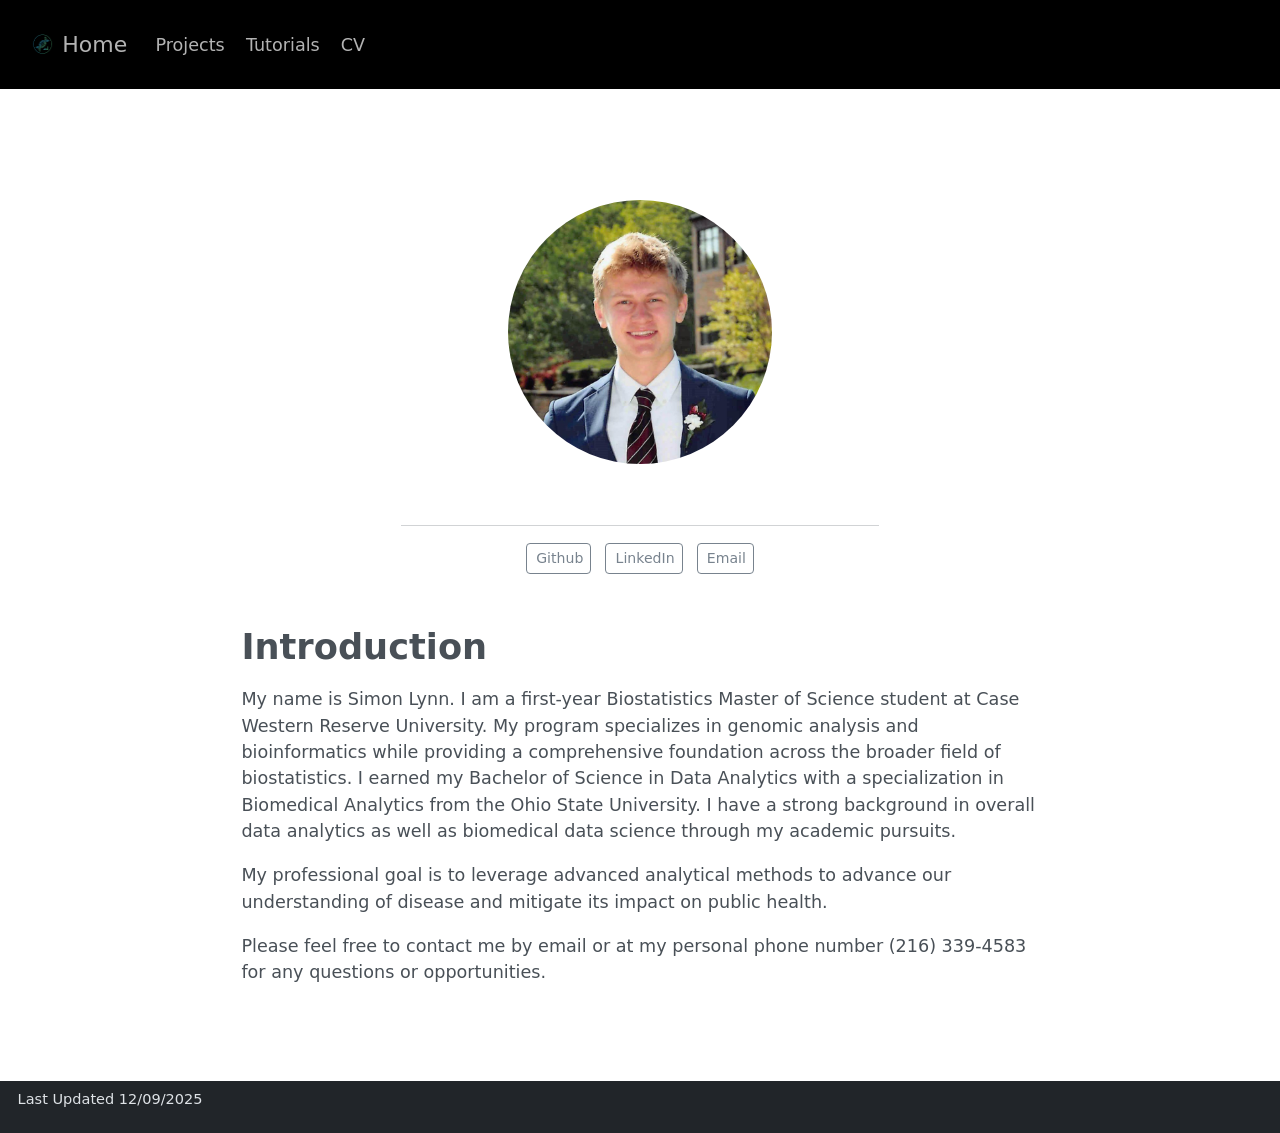
==== docs/index.html @ 13b40c7f "Add files via upload" ====
<!DOCTYPE html>
<html xmlns="http://www.w3.org/1999/xhtml" lang="en" xml:lang="en"><head>

<meta charset="utf-8">
<meta name="generator" content="quarto-1.7.32">

<meta name="viewport" content="width=device-width, initial-scale=1.0, user-scalable=yes">


<title>Home</title>
<style>
code{white-space: pre-wrap;}
span.smallcaps{font-variant: small-caps;}
div.columns{display: flex; gap: min(4vw, 1.5em);}
div.column{flex: auto; overflow-x: auto;}
div.hanging-indent{margin-left: 1.5em; text-indent: -1.5em;}
ul.task-list{list-style: none;}
ul.task-list li input[type="checkbox"] {
  width: 0.8em;
  margin: 0 0.8em 0.2em -1em; /* quarto-specific, see https://github.com/quarto-dev/quarto-cli/issues/4556 */ 
  vertical-align: middle;
}
</style>


<script src="site_libs/quarto-nav/quarto-nav.js"></script>
<script src="site_libs/clipboard/clipboard.min.js"></script>
<script src="site_libs/quarto-search/autocomplete.umd.js"></script>
<script src="site_libs/quarto-search/fuse.min.js"></script>
<script src="site_libs/quarto-search/quarto-search.js"></script>
<meta name="quarto:offset" content="./">
<link href="./img/favicon.png" rel="icon" type="image/png">
<script src="site_libs/quarto-html/quarto.js" type="module"></script>
<script src="site_libs/quarto-html/tabsets/tabsets.js" type="module"></script>
<script src="site_libs/quarto-html/popper.min.js"></script>
<script src="site_libs/quarto-html/tippy.umd.min.js"></script>
<link href="site_libs/quarto-html/tippy.css" rel="stylesheet">
<link href="site_libs/quarto-html/quarto-syntax-highlighting-37eea08aefeeee20ff55810ff984fec1.css" rel="stylesheet" id="quarto-text-highlighting-styles">
<script src="site_libs/bootstrap/bootstrap.min.js"></script>
<link href="site_libs/bootstrap/bootstrap-icons.css" rel="stylesheet">
<link href="site_libs/bootstrap/bootstrap-29b239796d7ab2a3f573968c9fceaf6d.min.css" rel="stylesheet" append-hash="true" id="quarto-bootstrap" data-mode="light">
<script id="quarto-search-options" type="application/json">{
  "location": "navbar",
  "copy-button": false,
  "collapse-after": 3,
  "panel-placement": "end",
  "type": "textbox",
  "limit": 50,
  "keyboard-shortcut": [
    "f",
    "/",
    "s"
  ],
  "language": {
    "search-no-results-text": "No results",
    "search-matching-documents-text": "matching documents",
    "search-copy-link-title": "Copy link to search",
    "search-hide-matches-text": "Hide additional matches",
    "search-more-match-text": "more match in this document",
    "search-more-matches-text": "more matches in this document",
    "search-clear-button-title": "Clear",
    "search-text-placeholder": "",
    "search-detached-cancel-button-title": "Cancel",
    "search-submit-button-title": "Submit",
    "search-label": "Search"
  }
}</script>


</head>

<body class="nav-fixed fullcontent quarto-light">

<div id="quarto-search-results"></div>
  <header id="quarto-header" class="headroom fixed-top">
    <nav class="navbar navbar-expand-lg " data-bs-theme="dark">
      <div class="navbar-container container-fluid">
      <div class="navbar-brand-container mx-auto">
    <a href="./index.html" class="navbar-brand navbar-brand-logo">
    <img src="./img/logo.png" alt="" class="navbar-logo">
    </a>
    <a class="navbar-brand" href="./index.html">
    <span class="navbar-title">Home</span>
    </a>
  </div>
            <div id="quarto-search" class="" title="Search"></div>
          <button class="navbar-toggler" type="button" data-bs-toggle="collapse" data-bs-target="#navbarCollapse" aria-controls="navbarCollapse" role="menu" aria-expanded="false" aria-label="Toggle navigation" onclick="if (window.quartoToggleHeadroom) { window.quartoToggleHeadroom(); }">
  <span class="navbar-toggler-icon"></span>
</button>
          <div class="collapse navbar-collapse" id="navbarCollapse">
            <ul class="navbar-nav navbar-nav-scroll me-auto">
  <li class="nav-item">
    <a class="nav-link" href="./projects/index.html"> 
<span class="menu-text">Projects</span></a>
  </li>  
  <li class="nav-item">
    <a class="nav-link" href="./tutorials/index.html"> 
<span class="menu-text">Tutorials</span></a>
  </li>  
  <li class="nav-item">
    <a class="nav-link" href="./cv/index.html"> 
<span class="menu-text">CV</span></a>
  </li>  
</ul>
            <ul class="navbar-nav navbar-nav-scroll ms-auto">
  <li class="nav-item compact">
    <a class="nav-link" href="https://www.linkedin.com/in/simontlynn/"> <i class="bi bi-linkedin" role="img">
</i> 
<span class="menu-text"></span></a>
  </li>  
  <li class="nav-item compact">
    <a class="nav-link" href="./simonlynn6@gmail.com"> <i class="bi bi-envelope" role="img" aria-label="email">
</i> 
<span class="menu-text"></span></a>
  </li>  
</ul>
          </div> <!-- /navcollapse -->
            <div class="quarto-navbar-tools">
</div>
      </div> <!-- /container-fluid -->
    </nav>
</header>
<!-- content -->
<div id="quarto-content" class="quarto-container page-columns page-rows-contents page-layout-article page-navbar">
<!-- sidebar -->
<!-- margin-sidebar -->
    
<!-- main -->
<main class="content" id="quarto-document-content">




<div class="quarto-about-jolla">
  <img src="img/headshot.jpg" class="about-image
  round " style="height: 15em; width: 15em;">
 <header id="title-block-header" class="quarto-title-block"></header><div id="about-block">
</div> 
  <hr class="about-sep">
   <div class="about-links">
  <a href="https://github.com/simonlynn6" class="about-link" rel="" target="">
    <i class="bi bi-github"></i>
     <span class="about-link-text">Github</span>
  </a>
  <a href="https://www.linkedin.com/in/simontlynn/" class="about-link" rel="" target="">
    <i class="bi bi-linkedin"></i>
     <span class="about-link-text">LinkedIn</span>
  </a>
  <a href="/simonlynn6@gmail.com" class="about-link" rel="" target="">
    <i class="bi bi-envelope"></i>
     <span class="about-link-text">Email</span>
  </a>
</div>
</div>

<section id="introduction" class="level1">
<h1>Introduction</h1>
<p>My name is Simon Lynn. I am a first-year Biostatistics Master of Science student at Case Western Reserve University. My program specializes in genomic analysis and bioinformatics while providing a comprehensive foundation across the broader field of biostatistics. I earned my Bachelor of Science in Data Analytics with a specialization in Biomedical Analytics from the Ohio State University. I have a strong background in overall data analytics as well as biomedical data science through my academic pursuits.</p>
<p>My professional goal is to leverage advanced analytical methods to advance our understanding of disease and mitigate its impact on public health.</p>
<p>Please feel free to contact me by email or at my personal phone number (216) 339-4583 for any questions or opportunities.</p>



</section>

</main> <!-- /main -->
<script id="quarto-html-after-body" type="application/javascript">
  window.document.addEventListener("DOMContentLoaded", function (event) {
    const isCodeAnnotation = (el) => {
      for (const clz of el.classList) {
        if (clz.startsWith('code-annotation-')) {                     
          return true;
        }
      }
      return false;
    }
    const onCopySuccess = function(e) {
      // button target
      const button = e.trigger;
      // don't keep focus
      button.blur();
      // flash "checked"
      button.classList.add('code-copy-button-checked');
      var currentTitle = button.getAttribute("title");
      button.setAttribute("title", "Copied!");
      let tooltip;
      if (window.bootstrap) {
        button.setAttribute("data-bs-toggle", "tooltip");
        button.setAttribute("data-bs-placement", "left");
        button.setAttribute("data-bs-title", "Copied!");
        tooltip = new bootstrap.Tooltip(button, 
          { trigger: "manual", 
            customClass: "code-copy-button-tooltip",
            offset: [0, -8]});
        tooltip.show();    
      }
      setTimeout(function() {
        if (tooltip) {
          tooltip.hide();
          button.removeAttribute("data-bs-title");
          button.removeAttribute("data-bs-toggle");
          button.removeAttribute("data-bs-placement");
        }
        button.setAttribute("title", currentTitle);
        button.classList.remove('code-copy-button-checked');
      }, 1000);
      // clear code selection
      e.clearSelection();
    }
    const getTextToCopy = function(trigger) {
        const codeEl = trigger.previousElementSibling.cloneNode(true);
        for (const childEl of codeEl.children) {
          if (isCodeAnnotation(childEl)) {
            childEl.remove();
          }
        }
        return codeEl.innerText;
    }
    const clipboard = new window.ClipboardJS('.code-copy-button:not([data-in-quarto-modal])', {
      text: getTextToCopy
    });
    clipboard.on('success', onCopySuccess);
    if (window.document.getElementById('quarto-embedded-source-code-modal')) {
      const clipboardModal = new window.ClipboardJS('.code-copy-button[data-in-quarto-modal]', {
        text: getTextToCopy,
        container: window.document.getElementById('quarto-embedded-source-code-modal')
      });
      clipboardModal.on('success', onCopySuccess);
    }
      var localhostRegex = new RegExp(/^(?:http|https):\/\/localhost\:?[0-9]*\//);
      var mailtoRegex = new RegExp(/^mailto:/);
        var filterRegex = new RegExp('/' + window.location.host + '/');
      var isInternal = (href) => {
          return filterRegex.test(href) || localhostRegex.test(href) || mailtoRegex.test(href);
      }
      // Inspect non-navigation links and adorn them if external
     var links = window.document.querySelectorAll('a[href]:not(.nav-link):not(.navbar-brand):not(.toc-action):not(.sidebar-link):not(.sidebar-item-toggle):not(.pagination-link):not(.no-external):not([aria-hidden]):not(.dropdown-item):not(.quarto-navigation-tool):not(.about-link)');
      for (var i=0; i<links.length; i++) {
        const link = links[i];
        if (!isInternal(link.href)) {
          // undo the damage that might have been done by quarto-nav.js in the case of
          // links that we want to consider external
          if (link.dataset.originalHref !== undefined) {
            link.href = link.dataset.originalHref;
          }
        }
      }
    function tippyHover(el, contentFn, onTriggerFn, onUntriggerFn) {
      const config = {
        allowHTML: true,
        maxWidth: 500,
        delay: 100,
        arrow: false,
        appendTo: function(el) {
            return el.parentElement;
        },
        interactive: true,
        interactiveBorder: 10,
        theme: 'quarto',
        placement: 'bottom-start',
      };
      if (contentFn) {
        config.content = contentFn;
      }
      if (onTriggerFn) {
        config.onTrigger = onTriggerFn;
      }
      if (onUntriggerFn) {
        config.onUntrigger = onUntriggerFn;
      }
      window.tippy(el, config); 
    }
    const noterefs = window.document.querySelectorAll('a[role="doc-noteref"]');
    for (var i=0; i<noterefs.length; i++) {
      const ref = noterefs[i];
      tippyHover(ref, function() {
        // use id or data attribute instead here
        let href = ref.getAttribute('data-footnote-href') || ref.getAttribute('href');
        try { href = new URL(href).hash; } catch {}
        const id = href.replace(/^#\/?/, "");
        const note = window.document.getElementById(id);
        if (note) {
          return note.innerHTML;
        } else {
          return "";
        }
      });
    }
    const xrefs = window.document.querySelectorAll('a.quarto-xref');
    const processXRef = (id, note) => {
      // Strip column container classes
      const stripColumnClz = (el) => {
        el.classList.remove("page-full", "page-columns");
        if (el.children) {
          for (const child of el.children) {
            stripColumnClz(child);
          }
        }
      }
      stripColumnClz(note)
      if (id === null || id.startsWith('sec-')) {
        // Special case sections, only their first couple elements
        const container = document.createElement("div");
        if (note.children && note.children.length > 2) {
          container.appendChild(note.children[0].cloneNode(true));
          for (let i = 1; i < note.children.length; i++) {
            const child = note.children[i];
            if (child.tagName === "P" && child.innerText === "") {
              continue;
            } else {
              container.appendChild(child.cloneNode(true));
              break;
            }
          }
          if (window.Quarto?.typesetMath) {
            window.Quarto.typesetMath(container);
          }
          return container.innerHTML
        } else {
          if (window.Quarto?.typesetMath) {
            window.Quarto.typesetMath(note);
          }
          return note.innerHTML;
        }
      } else {
        // Remove any anchor links if they are present
        const anchorLink = note.querySelector('a.anchorjs-link');
        if (anchorLink) {
          anchorLink.remove();
        }
        if (window.Quarto?.typesetMath) {
          window.Quarto.typesetMath(note);
        }
        if (note.classList.contains("callout")) {
          return note.outerHTML;
        } else {
          return note.innerHTML;
        }
      }
    }
    for (var i=0; i<xrefs.length; i++) {
      const xref = xrefs[i];
      tippyHover(xref, undefined, function(instance) {
        instance.disable();
        let url = xref.getAttribute('href');
        let hash = undefined; 
        if (url.startsWith('#')) {
          hash = url;
        } else {
          try { hash = new URL(url).hash; } catch {}
        }
        if (hash) {
          const id = hash.replace(/^#\/?/, "");
          const note = window.document.getElementById(id);
          if (note !== null) {
            try {
              const html = processXRef(id, note.cloneNode(true));
              instance.setContent(html);
            } finally {
              instance.enable();
              instance.show();
            }
          } else {
            // See if we can fetch this
            fetch(url.split('#')[0])
            .then(res => res.text())
            .then(html => {
              const parser = new DOMParser();
              const htmlDoc = parser.parseFromString(html, "text/html");
              const note = htmlDoc.getElementById(id);
              if (note !== null) {
                const html = processXRef(id, note);
                instance.setContent(html);
              } 
            }).finally(() => {
              instance.enable();
              instance.show();
            });
          }
        } else {
          // See if we can fetch a full url (with no hash to target)
          // This is a special case and we should probably do some content thinning / targeting
          fetch(url)
          .then(res => res.text())
          .then(html => {
            const parser = new DOMParser();
            const htmlDoc = parser.parseFromString(html, "text/html");
            const note = htmlDoc.querySelector('main.content');
            if (note !== null) {
              // This should only happen for chapter cross references
              // (since there is no id in the URL)
              // remove the first header
              if (note.children.length > 0 && note.children[0].tagName === "HEADER") {
                note.children[0].remove();
              }
              const html = processXRef(null, note);
              instance.setContent(html);
            } 
          }).finally(() => {
            instance.enable();
            instance.show();
          });
        }
      }, function(instance) {
      });
    }
        let selectedAnnoteEl;
        const selectorForAnnotation = ( cell, annotation) => {
          let cellAttr = 'data-code-cell="' + cell + '"';
          let lineAttr = 'data-code-annotation="' +  annotation + '"';
          const selector = 'span[' + cellAttr + '][' + lineAttr + ']';
          return selector;
        }
        const selectCodeLines = (annoteEl) => {
          const doc = window.document;
          const targetCell = annoteEl.getAttribute("data-target-cell");
          const targetAnnotation = annoteEl.getAttribute("data-target-annotation");
          const annoteSpan = window.document.querySelector(selectorForAnnotation(targetCell, targetAnnotation));
          const lines = annoteSpan.getAttribute("data-code-lines").split(",");
          const lineIds = lines.map((line) => {
            return targetCell + "-" + line;
          })
          let top = null;
          let height = null;
          let parent = null;
          if (lineIds.length > 0) {
              //compute the position of the single el (top and bottom and make a div)
              const el = window.document.getElementById(lineIds[0]);
              top = el.offsetTop;
              height = el.offsetHeight;
              parent = el.parentElement.parentElement;
            if (lineIds.length > 1) {
              const lastEl = window.document.getElementById(lineIds[lineIds.length - 1]);
              const bottom = lastEl.offsetTop + lastEl.offsetHeight;
              height = bottom - top;
            }
            if (top !== null && height !== null && parent !== null) {
              // cook up a div (if necessary) and position it 
              let div = window.document.getElementById("code-annotation-line-highlight");
              if (div === null) {
                div = window.document.createElement("div");
                div.setAttribute("id", "code-annotation-line-highlight");
                div.style.position = 'absolute';
                parent.appendChild(div);
              }
              div.style.top = top - 2 + "px";
              div.style.height = height + 4 + "px";
              div.style.left = 0;
              let gutterDiv = window.document.getElementById("code-annotation-line-highlight-gutter");
              if (gutterDiv === null) {
                gutterDiv = window.document.createElement("div");
                gutterDiv.setAttribute("id", "code-annotation-line-highlight-gutter");
                gutterDiv.style.position = 'absolute';
                const codeCell = window.document.getElementById(targetCell);
                const gutter = codeCell.querySelector('.code-annotation-gutter');
                gutter.appendChild(gutterDiv);
              }
              gutterDiv.style.top = top - 2 + "px";
              gutterDiv.style.height = height + 4 + "px";
            }
            selectedAnnoteEl = annoteEl;
          }
        };
        const unselectCodeLines = () => {
          const elementsIds = ["code-annotation-line-highlight", "code-annotation-line-highlight-gutter"];
          elementsIds.forEach((elId) => {
            const div = window.document.getElementById(elId);
            if (div) {
              div.remove();
            }
          });
          selectedAnnoteEl = undefined;
        };
          // Handle positioning of the toggle
      window.addEventListener(
        "resize",
        throttle(() => {
          elRect = undefined;
          if (selectedAnnoteEl) {
            selectCodeLines(selectedAnnoteEl);
          }
        }, 10)
      );
      function throttle(fn, ms) {
      let throttle = false;
      let timer;
        return (...args) => {
          if(!throttle) { // first call gets through
              fn.apply(this, args);
              throttle = true;
          } else { // all the others get throttled
              if(timer) clearTimeout(timer); // cancel #2
              timer = setTimeout(() => {
                fn.apply(this, args);
                timer = throttle = false;
              }, ms);
          }
        };
      }
        // Attach click handler to the DT
        const annoteDls = window.document.querySelectorAll('dt[data-target-cell]');
        for (const annoteDlNode of annoteDls) {
          annoteDlNode.addEventListener('click', (event) => {
            const clickedEl = event.target;
            if (clickedEl !== selectedAnnoteEl) {
              unselectCodeLines();
              const activeEl = window.document.querySelector('dt[data-target-cell].code-annotation-active');
              if (activeEl) {
                activeEl.classList.remove('code-annotation-active');
              }
              selectCodeLines(clickedEl);
              clickedEl.classList.add('code-annotation-active');
            } else {
              // Unselect the line
              unselectCodeLines();
              clickedEl.classList.remove('code-annotation-active');
            }
          });
        }
    const findCites = (el) => {
      const parentEl = el.parentElement;
      if (parentEl) {
        const cites = parentEl.dataset.cites;
        if (cites) {
          return {
            el,
            cites: cites.split(' ')
          };
        } else {
          return findCites(el.parentElement)
        }
      } else {
        return undefined;
      }
    };
    var bibliorefs = window.document.querySelectorAll('a[role="doc-biblioref"]');
    for (var i=0; i<bibliorefs.length; i++) {
      const ref = bibliorefs[i];
      const citeInfo = findCites(ref);
      if (citeInfo) {
        tippyHover(citeInfo.el, function() {
          var popup = window.document.createElement('div');
          citeInfo.cites.forEach(function(cite) {
            var citeDiv = window.document.createElement('div');
            citeDiv.classList.add('hanging-indent');
            citeDiv.classList.add('csl-entry');
            var biblioDiv = window.document.getElementById('ref-' + cite);
            if (biblioDiv) {
              citeDiv.innerHTML = biblioDiv.innerHTML;
            }
            popup.appendChild(citeDiv);
          });
          return popup.innerHTML;
        });
      }
    }
  });
  </script>
</div> <!-- /content -->
<footer class="footer">
  <div class="nav-footer">
    <div class="nav-footer-left">
<p><span class="faux-block"> Last Updated 12/09/2025</span></p>
</div>   
    <div class="nav-footer-center">
      &nbsp;
    </div>
    <div class="nav-footer-right">
      &nbsp;
    </div>
  </div>
</footer>




</body></html>
---- docs/site_libs/quarto-html/tippy.css ----
.tippy-box[data-animation=fade][data-state=hidden]{opacity:0}[data-tippy-root]{max-width:calc(100vw - 10px)}.tippy-box{position:relative;background-color:#333;color:#fff;border-radius:4px;font-size:14px;line-height:1.4;white-space:normal;outline:0;transition-property:transform,visibility,opacity}.tippy-box[data-placement^=top]>.tippy-arrow{bottom:0}.tippy-box[data-placement^=top]>.tippy-arrow:before{bottom:-7px;left:0;border-width:8px 8px 0;border-top-color:initial;transform-origin:center top}.tippy-box[data-placement^=bottom]>.tippy-arrow{top:0}.tippy-box[data-placement^=bottom]>.tippy-arrow:before{top:-7px;left:0;border-width:0 8px 8px;border-bottom-color:initial;transform-origin:center bottom}.tippy-box[data-placement^=left]>.tippy-arrow{right:0}.tippy-box[data-placement^=left]>.tippy-arrow:before{border-width:8px 0 8px 8px;border-left-color:initial;right:-7px;transform-origin:center left}.tippy-box[data-placement^=right]>.tippy-arrow{left:0}.tippy-box[data-placement^=right]>.tippy-arrow:before{left:-7px;border-width:8px 8px 8px 0;border-right-color:initial;transform-origin:center right}.tippy-box[data-inertia][data-state=visible]{transition-timing-function:cubic-bezier(.54,1.5,.38,1.11)}.tippy-arrow{width:16px;height:16px;color:#333}.tippy-arrow:before{content:"";position:absolute;border-color:transparent;border-style:solid}.tippy-content{position:relative;padding:5px 9px;z-index:1}
---- docs/site_libs/quarto-html/quarto-syntax-highlighting-37eea08aefeeee20ff55810ff984fec1.css ----
/* quarto syntax highlight colors */
:root {
  --quarto-hl-ot-color: #003B4F;
  --quarto-hl-at-color: #657422;
  --quarto-hl-ss-color: #20794D;
  --quarto-hl-an-color: #5E5E5E;
  --quarto-hl-fu-color: #4758AB;
  --quarto-hl-st-color: #20794D;
  --quarto-hl-cf-color: #003B4F;
  --quarto-hl-op-color: #5E5E5E;
  --quarto-hl-er-color: #AD0000;
  --quarto-hl-bn-color: #AD0000;
  --quarto-hl-al-color: #AD0000;
  --quarto-hl-va-color: #111111;
  --quarto-hl-bu-color: inherit;
  --quarto-hl-ex-color: inherit;
  --quarto-hl-pp-color: #AD0000;
  --quarto-hl-in-color: #5E5E5E;
  --quarto-hl-vs-color: #20794D;
  --quarto-hl-wa-color: #5E5E5E;
  --quarto-hl-do-color: #5E5E5E;
  --quarto-hl-im-color: #00769E;
  --quarto-hl-ch-color: #20794D;
  --quarto-hl-dt-color: #AD0000;
  --quarto-hl-fl-color: #AD0000;
  --quarto-hl-co-color: #5E5E5E;
  --quarto-hl-cv-color: #5E5E5E;
  --quarto-hl-cn-color: #8f5902;
  --quarto-hl-sc-color: #5E5E5E;
  --quarto-hl-dv-color: #AD0000;
  --quarto-hl-kw-color: #003B4F;
}

/* other quarto variables */
:root {
  --quarto-font-monospace: SFMono-Regular, Menlo, Monaco, Consolas, "Liberation Mono", "Courier New", monospace;
}

/* syntax highlight based on Pandoc's rules */
pre > code.sourceCode > span {
  color: #003B4F;
}

code.sourceCode > span {
  color: #003B4F;
}

div.sourceCode,
div.sourceCode pre.sourceCode {
  color: #003B4F;
}

/* Normal */
code span {
  color: #003B4F;
}

/* Alert */
code span.al {
  color: #AD0000;
  font-style: inherit;
}

/* Annotation */
code span.an {
  color: #5E5E5E;
  font-style: inherit;
}

/* Attribute */
code span.at {
  color: #657422;
  font-style: inherit;
}

/* BaseN */
code span.bn {
  color: #AD0000;
  font-style: inherit;
}

/* BuiltIn */
code span.bu {
  font-style: inherit;
}

/* ControlFlow */
code span.cf {
  color: #003B4F;
  font-weight: bold;
  font-style: inherit;
}

/* Char */
code span.ch {
  color: #20794D;
  font-style: inherit;
}

/* Constant */
code span.cn {
  color: #8f5902;
  font-style: inherit;
}

/* Comment */
code span.co {
  color: #5E5E5E;
  font-style: inherit;
}

/* CommentVar */
code span.cv {
  color: #5E5E5E;
  font-style: italic;
}

/* Documentation */
code span.do {
  color: #5E5E5E;
  font-style: italic;
}

/* DataType */
code span.dt {
  color: #AD0000;
  font-style: inherit;
}

/* DecVal */
code span.dv {
  color: #AD0000;
  font-style: inherit;
}

/* Error */
code span.er {
  color: #AD0000;
  font-style: inherit;
}

/* Extension */
code span.ex {
  font-style: inherit;
}

/* Float */
code span.fl {
  color: #AD0000;
  font-style: inherit;
}

/* Function */
code span.fu {
  color: #4758AB;
  font-style: inherit;
}

/* Import */
code span.im {
  color: #00769E;
  font-style: inherit;
}

/* Information */
code span.in {
  color: #5E5E5E;
  font-style: inherit;
}

/* Keyword */
code span.kw {
  color: #003B4F;
  font-weight: bold;
  font-style: inherit;
}

/* Operator */
code span.op {
  color: #5E5E5E;
  font-style: inherit;
}

/* Other */
code span.ot {
  color: #003B4F;
  font-style: inherit;
}

/* Preprocessor */
code span.pp {
  color: #AD0000;
  font-style: inherit;
}

/* SpecialChar */
code span.sc {
  color: #5E5E5E;
  font-style: inherit;
}

/* SpecialString */
code span.ss {
  color: #20794D;
  font-style: inherit;
}

/* String */
code span.st {
  color: #20794D;
  font-style: inherit;
}

/* Variable */
code span.va {
  color: #111111;
  font-style: inherit;
}

/* VerbatimString */
code span.vs {
  color: #20794D;
  font-style: inherit;
}

/* Warning */
code span.wa {
  color: #5E5E5E;
  font-style: italic;
}

.prevent-inlining {
  content: "</";
}

/*# sourceMappingURL=27d3d809615f7771493d095567f04340.css.map */
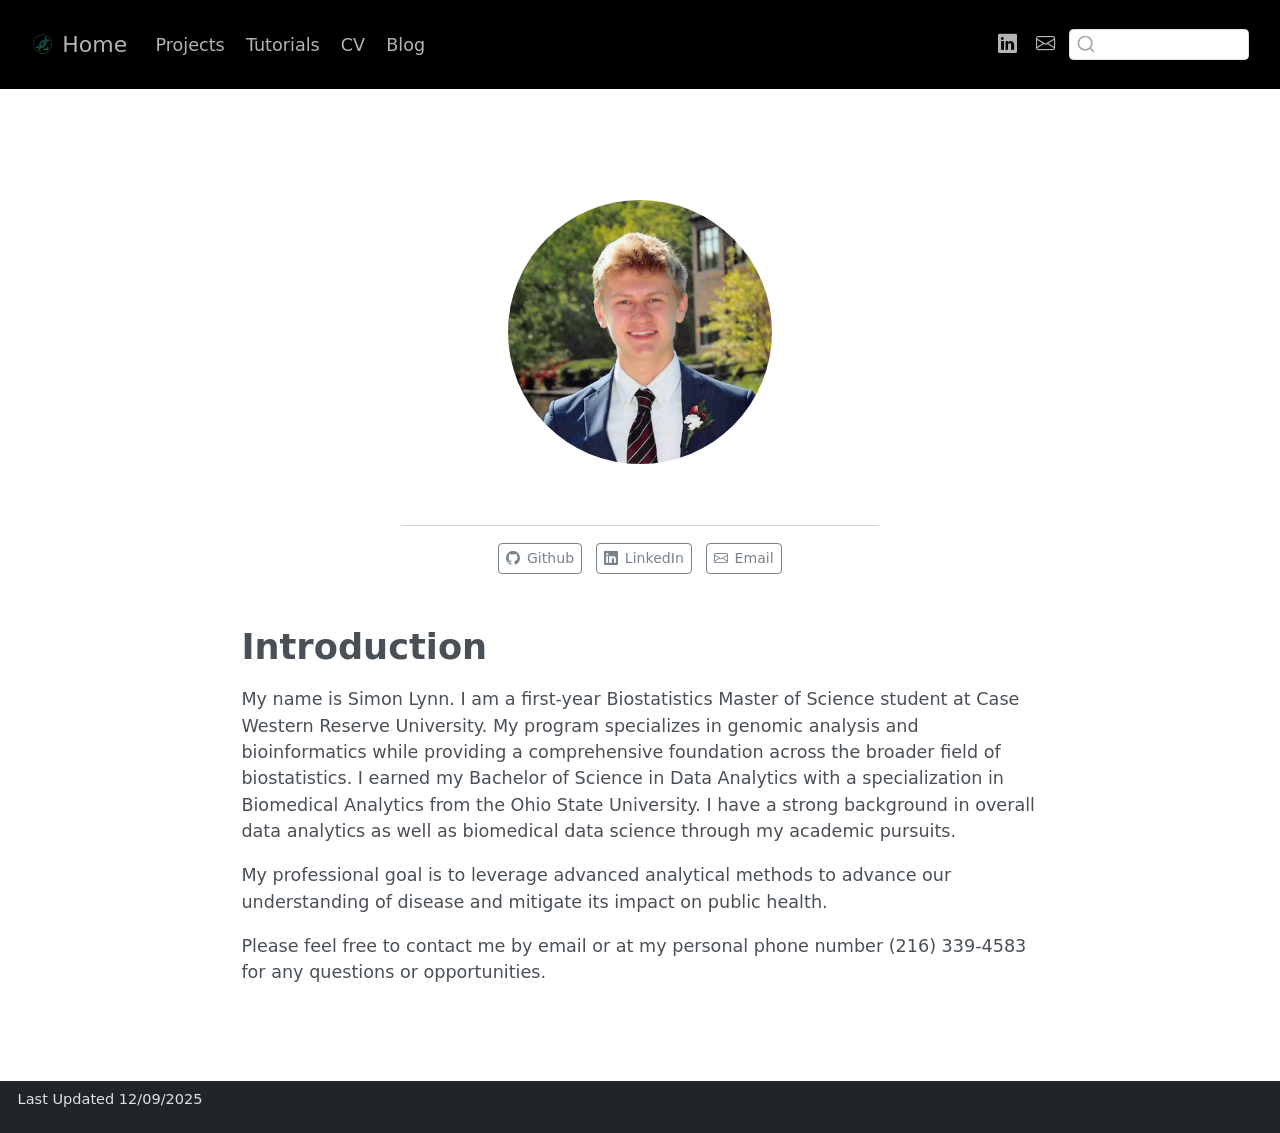
==== commit f3e732a1: "Add files via upload" ====
--- a/docs/index.html
+++ b/docs/index.html
@@ -2,7 +2,7 @@
 <html xmlns="http://www.w3.org/1999/xhtml" lang="en" xml:lang="en"><head>
 
 <meta charset="utf-8">
-<meta name="generator" content="quarto-1.7.32">
+<meta name="generator" content="quarto-1.8.25">
 
 <meta name="viewport" content="width=device-width, initial-scale=1.0, user-scalable=yes">
 
@@ -32,13 +32,14 @@
 <link href="./img/favicon.png" rel="icon" type="image/png">
 <script src="site_libs/quarto-html/quarto.js" type="module"></script>
 <script src="site_libs/quarto-html/tabsets/tabsets.js" type="module"></script>
+<script src="site_libs/quarto-html/axe/axe-check.js" type="module"></script>
 <script src="site_libs/quarto-html/popper.min.js"></script>
 <script src="site_libs/quarto-html/tippy.umd.min.js"></script>
 <link href="site_libs/quarto-html/tippy.css" rel="stylesheet">
-<link href="site_libs/quarto-html/quarto-syntax-highlighting-37eea08aefeeee20ff55810ff984fec1.css" rel="stylesheet" id="quarto-text-highlighting-styles">
+<link href="site_libs/quarto-html/quarto-syntax-highlighting-7b89279ff1a6dce999919e0e67d4d9ec.css" rel="stylesheet" id="quarto-text-highlighting-styles">
 <script src="site_libs/bootstrap/bootstrap.min.js"></script>
 <link href="site_libs/bootstrap/bootstrap-icons.css" rel="stylesheet">
-<link href="site_libs/bootstrap/bootstrap-29b239796d7ab2a3f573968c9fceaf6d.min.css" rel="stylesheet" append-hash="true" id="quarto-bootstrap" data-mode="light">
+<link href="site_libs/bootstrap/bootstrap-d14b13ccba3d179624d4d8e9445155d5.min.css" rel="stylesheet" append-hash="true" id="quarto-bootstrap" data-mode="light">
 <script id="quarto-search-options" type="application/json">{
   "location": "navbar",
   "copy-button": false,
@@ -77,7 +78,8 @@
       <div class="navbar-container container-fluid">
       <div class="navbar-brand-container mx-auto">
     <a href="./index.html" class="navbar-brand navbar-brand-logo">
-    <img src="./img/logo.png" alt="" class="navbar-logo">
+    <img src="./img/logo.png" alt="" class="navbar-logo light-content">
+    <img src="./img/logo.png" alt="" class="navbar-logo dark-content">
     </a>
     <a class="navbar-brand" href="./index.html">
     <span class="navbar-title">Home</span>
@@ -100,6 +102,10 @@
   <li class="nav-item">
     <a class="nav-link" href="./cv/index.html"> 
 <span class="menu-text">CV</span></a>
+  </li>  
+  <li class="nav-item">
+    <a class="nav-link" href="./blog/index.html"> 
+<span class="menu-text">Blog</span></a>
   </li>  
 </ul>
             <ul class="navbar-nav navbar-nav-scroll ms-auto">
@@ -208,13 +214,14 @@
       e.clearSelection();
     }
     const getTextToCopy = function(trigger) {
-        const codeEl = trigger.previousElementSibling.cloneNode(true);
-        for (const childEl of codeEl.children) {
-          if (isCodeAnnotation(childEl)) {
-            childEl.remove();
-          }
-        }
-        return codeEl.innerText;
+      const outerScaffold = trigger.parentElement.cloneNode(true);
+      const codeEl = outerScaffold.querySelector('code');
+      for (const childEl of codeEl.children) {
+        if (isCodeAnnotation(childEl)) {
+          childEl.remove();
+        }
+      }
+      return codeEl.innerText;
     }
     const clipboard = new window.ClipboardJS('.code-copy-button:not([data-in-quarto-modal])', {
       text: getTextToCopy
--- a/docs/site_libs/quarto-html/quarto-syntax-highlighting-7b89279ff1a6dce999919e0e67d4d9ec.css
+++ b/docs/site_libs/quarto-html/quarto-syntax-highlighting-7b89279ff1a6dce999919e0e67d4d9ec.css
@@ -0,0 +1,236 @@
+/* quarto syntax highlight colors */
+:root {
+  --quarto-hl-ot-color: #003B4F;
+  --quarto-hl-at-color: #657422;
+  --quarto-hl-ss-color: #20794D;
+  --quarto-hl-an-color: #5E5E5E;
+  --quarto-hl-fu-color: #4758AB;
+  --quarto-hl-st-color: #20794D;
+  --quarto-hl-cf-color: #003B4F;
+  --quarto-hl-op-color: #5E5E5E;
+  --quarto-hl-er-color: #AD0000;
+  --quarto-hl-bn-color: #AD0000;
+  --quarto-hl-al-color: #AD0000;
+  --quarto-hl-va-color: #111111;
+  --quarto-hl-bu-color: inherit;
+  --quarto-hl-ex-color: inherit;
+  --quarto-hl-pp-color: #AD0000;
+  --quarto-hl-in-color: #5E5E5E;
+  --quarto-hl-vs-color: #20794D;
+  --quarto-hl-wa-color: #5E5E5E;
+  --quarto-hl-do-color: #5E5E5E;
+  --quarto-hl-im-color: #00769E;
+  --quarto-hl-ch-color: #20794D;
+  --quarto-hl-dt-color: #AD0000;
+  --quarto-hl-fl-color: #AD0000;
+  --quarto-hl-co-color: #5E5E5E;
+  --quarto-hl-cv-color: #5E5E5E;
+  --quarto-hl-cn-color: #8f5902;
+  --quarto-hl-sc-color: #5E5E5E;
+  --quarto-hl-dv-color: #AD0000;
+  --quarto-hl-kw-color: #003B4F;
+}
+
+/* other quarto variables */
+:root {
+  --quarto-font-monospace: SFMono-Regular, Menlo, Monaco, Consolas, "Liberation Mono", "Courier New", monospace;
+}
+
+/* syntax highlight based on Pandoc's rules */
+pre > code.sourceCode > span {
+  color: #003B4F;
+}
+
+code.sourceCode > span {
+  color: #003B4F;
+}
+
+div.sourceCode,
+div.sourceCode pre.sourceCode {
+  color: #003B4F;
+}
+
+/* Normal */
+code span {
+  color: #003B4F;
+}
+
+/* Alert */
+code span.al {
+  color: #AD0000;
+  font-style: inherit;
+}
+
+/* Annotation */
+code span.an {
+  color: #5E5E5E;
+  font-style: inherit;
+}
+
+/* Attribute */
+code span.at {
+  color: #657422;
+  font-style: inherit;
+}
+
+/* BaseN */
+code span.bn {
+  color: #AD0000;
+  font-style: inherit;
+}
+
+/* BuiltIn */
+code span.bu {
+  font-style: inherit;
+}
+
+/* ControlFlow */
+code span.cf {
+  color: #003B4F;
+  font-weight: bold;
+  font-style: inherit;
+}
+
+/* Char */
+code span.ch {
+  color: #20794D;
+  font-style: inherit;
+}
+
+/* Constant */
+code span.cn {
+  color: #8f5902;
+  font-style: inherit;
+}
+
+/* Comment */
+code span.co {
+  color: #5E5E5E;
+  font-style: inherit;
+}
+
+/* CommentVar */
+code span.cv {
+  color: #5E5E5E;
+  font-style: italic;
+}
+
+/* Documentation */
+code span.do {
+  color: #5E5E5E;
+  font-style: italic;
+}
+
+/* DataType */
+code span.dt {
+  color: #AD0000;
+  font-style: inherit;
+}
+
+/* DecVal */
+code span.dv {
+  color: #AD0000;
+  font-style: inherit;
+}
+
+/* Error */
+code span.er {
+  color: #AD0000;
+  font-style: inherit;
+}
+
+/* Extension */
+code span.ex {
+  font-style: inherit;
+}
+
+/* Float */
+code span.fl {
+  color: #AD0000;
+  font-style: inherit;
+}
+
+/* Function */
+code span.fu {
+  color: #4758AB;
+  font-style: inherit;
+}
+
+/* Import */
+code span.im {
+  color: #00769E;
+  font-style: inherit;
+}
+
+/* Information */
+code span.in {
+  color: #5E5E5E;
+  font-style: inherit;
+}
+
+/* Keyword */
+code span.kw {
+  color: #003B4F;
+  font-weight: bold;
+  font-style: inherit;
+}
+
+/* Operator */
+code span.op {
+  color: #5E5E5E;
+  font-style: inherit;
+}
+
+/* Other */
+code span.ot {
+  color: #003B4F;
+  font-style: inherit;
+}
+
+/* Preprocessor */
+code span.pp {
+  color: #AD0000;
+  font-style: inherit;
+}
+
+/* SpecialChar */
+code span.sc {
+  color: #5E5E5E;
+  font-style: inherit;
+}
+
+/* SpecialString */
+code span.ss {
+  color: #20794D;
+  font-style: inherit;
+}
+
+/* String */
+code span.st {
+  color: #20794D;
+  font-style: inherit;
+}
+
+/* Variable */
+code span.va {
+  color: #111111;
+  font-style: inherit;
+}
+
+/* VerbatimString */
+code span.vs {
+  color: #20794D;
+  font-style: inherit;
+}
+
+/* Warning */
+code span.wa {
+  color: #5E5E5E;
+  font-style: italic;
+}
+
+.prevent-inlining {
+  content: "</";
+}
+
+/*# sourceMappingURL=3944bc705cfaf4c80e56f77c5205168a.css.map */
